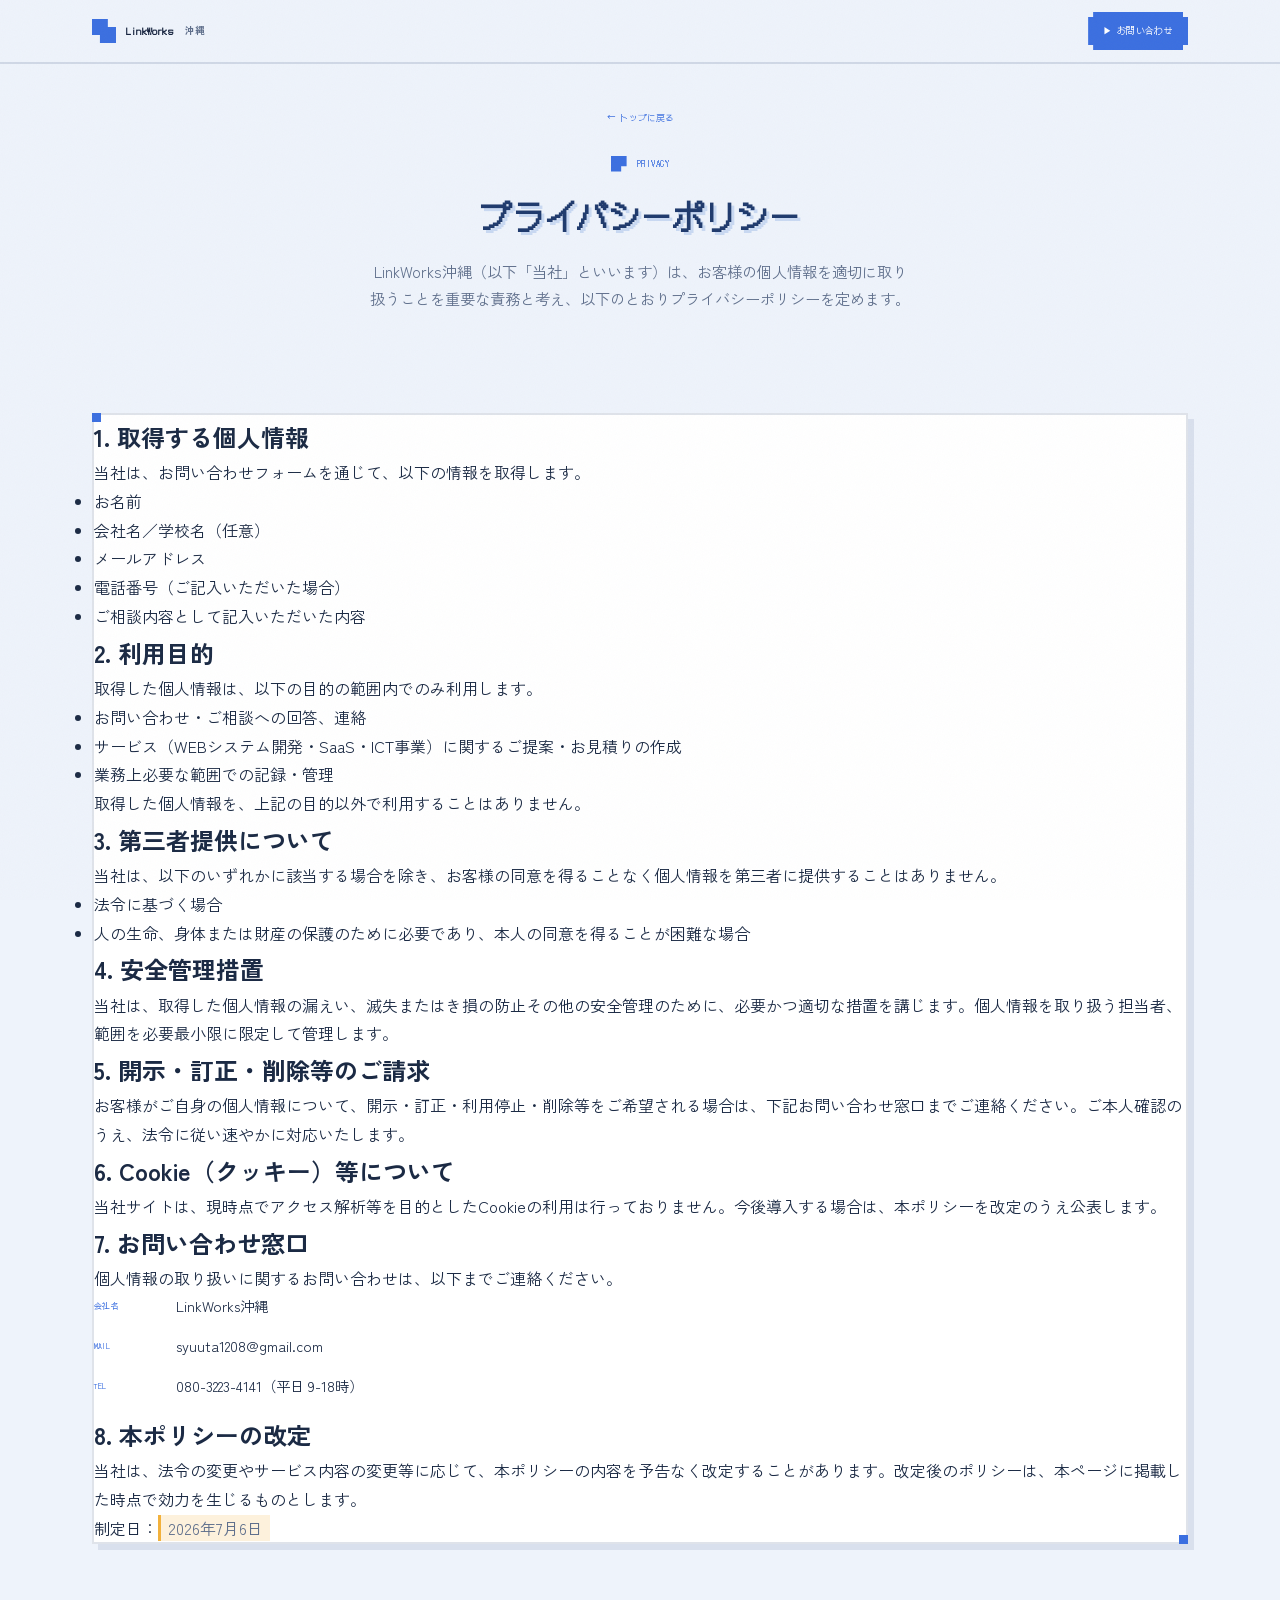
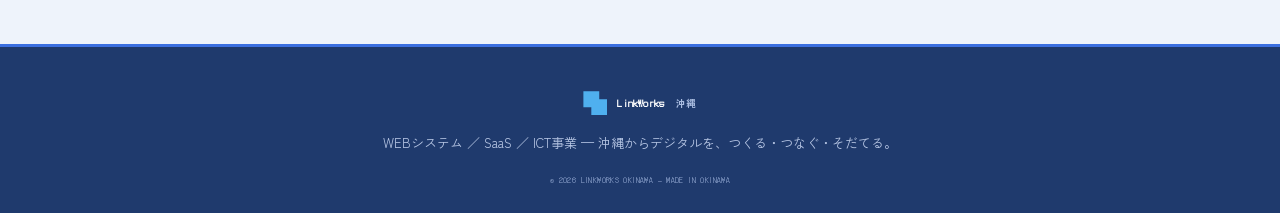
==== privacy.html @ 28bb1d0e "Update privacy.html" ====
<!DOCTYPE html>
<html lang="ja">
<head>
<meta charset="UTF-8">
<meta name="viewport" content="width=device-width, initial-scale=1.0">
<title>プライバシーポリシー ｜ LinkWorks沖縄</title>
<meta name="description" content="LinkWorks沖縄の個人情報の取り扱いについて。">
<link rel="preconnect" href="https://fonts.googleapis.com">
<link rel="preconnect" href="https://fonts.gstatic.com" crossorigin>
<link href="https://fonts.googleapis.com/css2?family=DotGothic16&family=Press+Start+2P&family=Zen+Kaku+Gothic+New:wght@400;500;700;900&display=swap" rel="stylesheet">
<link rel="stylesheet" href="style.css">
</head>
<body>

<header id="hdr" class="on">
  <div class="wrap bar">
    <a href="index.html" class="logo"><span class="sq"></span><b>LinkWorks</b><small>沖縄</small></a>
    <a href="index.html#contact" class="top-cta pixel">▶ お問い合わせ</a>
  </div>
</header>

<section class="blk pf-hero">
  <div class="wrap">
    <a href="index.html" class="pf-back">← トップに戻る</a>
    <div class="kkick" style="justify-content:center">PRIVACY</div>
    <h1>プライバシーポリシー</h1>
    <p>LinkWorks沖縄（以下「当社」といいます）は、お客様の個人情報を適切に取り扱うことを重要な責務と考え、以下のとおりプライバシーポリシーを定めます。</p>
  </div>
</section>

<section class="blk" style="padding-top:0">
  <div class="wrap">
    <div class="panel legal-panel">

      <div class="legal-item">
        <h2>1. 取得する個人情報</h2>
        <p>当社は、お問い合わせフォームを通じて、以下の情報を取得します。</p>
        <ul>
          <li>お名前</li>
          <li>会社名／学校名（任意）</li>
          <li>メールアドレス</li>
          <li>電話番号（ご記入いただいた場合）</li>
          <li>ご相談内容として記入いただいた内容</li>
        </ul>
      </div>

      <div class="legal-item">
        <h2>2. 利用目的</h2>
        <p>取得した個人情報は、以下の目的の範囲内でのみ利用します。</p>
        <ul>
          <li>お問い合わせ・ご相談への回答、連絡</li>
          <li>サービス（WEBシステム開発・SaaS・ICT事業）に関するご提案・お見積りの作成</li>
          <li>業務上必要な範囲での記録・管理</li>
        </ul>
        <p>取得した個人情報を、上記の目的以外で利用することはありません。</p>
      </div>

      <div class="legal-item">
        <h2>3. 第三者提供について</h2>
        <p>当社は、以下のいずれかに該当する場合を除き、お客様の同意を得ることなく個人情報を第三者に提供することはありません。</p>
        <ul>
          <li>法令に基づく場合</li>
          <li>人の生命、身体または財産の保護のために必要であり、本人の同意を得ることが困難な場合</li>
        </ul>
      </div>

      <div class="legal-item">
        <h2>4. 安全管理措置</h2>
        <p>当社は、取得した個人情報の漏えい、滅失またはき損の防止その他の安全管理のために、必要かつ適切な措置を講じます。個人情報を取り扱う担当者、範囲を必要最小限に限定して管理します。</p>
      </div>

      <div class="legal-item">
        <h2>5. 開示・訂正・削除等のご請求</h2>
        <p>お客様がご自身の個人情報について、開示・訂正・利用停止・削除等をご希望される場合は、下記お問い合わせ窓口までご連絡ください。ご本人確認のうえ、法令に従い速やかに対応いたします。</p>
      </div>

      <div class="legal-item">
        <h2>6. Cookie（クッキー）等について</h2>
        <p>当社サイトは、現時点でアクセス解析等を目的としたCookieの利用は行っておりません。今後導入する場合は、本ポリシーを改定のうえ公表します。</p>
      </div>

      <div class="legal-item">
        <h2>7. お問い合わせ窓口</h2>
        <p>個人情報の取り扱いに関するお問い合わせは、以下までご連絡ください。</p>
        <div class="legal-contact">
          <div class="cline"><span class="k">会社名</span><span>LinkWorks沖縄</span></div>
          <div class="cline"><span class="k">MAIL</span><span>syuuta1208@gmail.com</span></div>
          <div class="cline"><span class="k">TEL</span><span>080-3223-4141（平日 9-18時）</span></div>
        </div>
      </div>

      <div class="legal-item">
        <h2>8. 本ポリシーの改定</h2>
        <p>当社は、法令の変更やサービス内容の変更等に応じて、本ポリシーの内容を予告なく改定することがあります。改定後のポリシーは、本ページに掲載した時点で効力を生じるものとします。</p>
      </div>

      <p>制定日：<span class="ph">2026年7月6日</span></p>

    </div>
  </div>
</section>

<footer>
  <div class="wrap">
    <a href="index.html" class="logo"><span class="sq"></span><b>LinkWorks</b><small>沖縄</small></a>
    <p>WEBシステム ／ SaaS ／ ICT事業 — 沖縄からデジタルを、つくる・つなぐ・そだてる。</p>
    <div class="cr">© 2026 LINKWORKS OKINAWA — MADE IN OKINAWA</div>
  </div>
</footer>

</body>
</html>
---- style.css ----
:root{
  --bg:#eef3fb;--bg2:#e5edf8;--panel:#ffffff;
  --ink:#16233f;--navy:#1f3a6d;
  --blue:#3b6fe0;--sky:#4fb0ef;--teal:#1eb5ac;--amber:#f2b13c;--coral:#ff7d6b;--violet:#8f86e0;
  --text:#1b2a44;--soft:#5f6f8c;--line:rgba(31,58,109,.14);
  --sh:rgba(22,35,63,.22);
  --px:"DotGothic16",monospace;--en:"Press Start 2P",monospace;--jp:"Zen Kaku Gothic New",sans-serif;
  --cut:5px;
}
*{margin:0;padding:0;box-sizing:border-box;-webkit-tap-highlight-color:transparent}
html{scroll-behavior:smooth}
body{font-family:var(--jp);background:var(--bg);color:var(--text);line-height:1.8;overflow-x:hidden}
body::after{content:"";position:fixed;inset:0;pointer-events:none;z-index:9997;opacity:.03;
  background-image:url("data:image/svg+xml,%3Csvg xmlns='http://www.w3.org/2000/svg' width='140' height='140'%3E%3Cfilter id='n'%3E%3CfeTurbulence type='fractalNoise' baseFrequency='0.85' numOctaves='2'/%3E%3C/filter%3E%3Crect width='100%25' height='100%25' filter='url(%23n)'/%3E%3C/svg%3E")}
.wrap{max-width:1140px;margin:0 auto;padding:0 22px}
.en{font-family:var(--en)}.px{font-family:var(--px)}

.pixel{
  clip-path:polygon(0 var(--cut),var(--cut) var(--cut),var(--cut) 0,calc(100% - var(--cut)) 0,calc(100% - var(--cut)) var(--cut),100% var(--cut),100% calc(100% - var(--cut)),calc(100% - var(--cut)) calc(100% - var(--cut)),calc(100% - var(--cut)) 100%,var(--cut) 100%,var(--cut) calc(100% - var(--cut)),0 calc(100% - var(--cut)));
}

/* ===== TOP BAR ===== */
header{position:fixed;top:0;left:0;right:0;z-index:200;padding:12px 0;transition:.3s}
header.on{background:rgba(238,243,251,.9);backdrop-filter:blur(10px);box-shadow:0 2px 0 var(--line)}
.bar{display:flex;align-items:center;justify-content:space-between}
.logo{display:flex;align-items:center;gap:10px;font-family:var(--px);font-size:.62rem;color:var(--blue);letter-spacing:.02em;text-decoration:none}
.logo .sq{width:24px;height:24px;background:var(--blue);clip-path:polygon(0 0,66% 0,66% 33%,100% 33%,100% 100%,33% 100%,33% 66%,0 66%);flex:none}
.logo b{color:var(--ink);font-size:.62rem}
.logo small{font-family:var(--jp);color:var(--soft);font-size:.6rem;font-weight:700;margin-left:2px}
.top-cta{font-family:var(--px);font-size:.56rem;color:#fff;background:var(--blue);padding:11px 15px;cursor:pointer;text-decoration:none;
  filter:drop-shadow(3px 3px 0 var(--sh));transition:.12s;letter-spacing:.04em;border:none}
.top-cta:active{transform:translate(2px,2px);filter:drop-shadow(1px 1px 0 var(--sh))}

/* ===== STAGE ===== */
.stage{position:relative;min-height:100vh;overflow:hidden;
  background:radial-gradient(120% 85% at 50% -5%,#dbe8fb 0%,#eef3fb 55%,#f4f7fc 100%)}
.stage .grid{position:absolute;inset:0;opacity:.6;
  background-image:linear-gradient(var(--line) 1px,transparent 1px),linear-gradient(90deg,var(--line) 1px,transparent 1px);
  background-size:40px 40px;
  -webkit-mask-image:radial-gradient(120% 90% at 50% 30%,#000 25%,transparent 82%);
  mask-image:radial-gradient(120% 90% at 50% 30%,#000 25%,transparent 82%)}
.glow{position:absolute;border-radius:50%;filter:blur(80px);opacity:.4;pointer-events:none}
.glow.g1{width:460px;height:460px;background:radial-gradient(circle,var(--sky),transparent 70%);top:-150px;left:8%}
.glow.g2{width:380px;height:380px;background:radial-gradient(circle,var(--amber),transparent 70%);bottom:-120px;right:6%;opacity:.28}
.glow.g3{width:340px;height:340px;background:radial-gradient(circle,var(--teal),transparent 70%);top:40%;left:60%;opacity:.22}

.stage-inner{position:relative;z-index:5;height:100vh;display:flex;flex-direction:column;justify-content:center;align-items:center;text-align:center;padding:80px 22px 40px;pointer-events:none}
.badge{font-family:var(--px);font-size:.54rem;color:var(--blue);border:2px solid var(--blue);padding:8px 12px;letter-spacing:.06em;margin-bottom:26px;background:rgba(59,111,224,.08)}
.htitle{font-family:var(--px);font-size:clamp(1.3rem,4.6vw,2.9rem);line-height:1.5;color:var(--navy);text-shadow:4px 4px 0 #c3d6f4,7px 7px 0 rgba(31,58,109,.12)}
.htitle .g{color:var(--blue)}
.hsub{font-family:var(--jp);font-weight:700;margin-top:22px;color:var(--soft);font-size:.95rem;max-width:34em}
.hint{margin-top:20px;font-family:var(--px);font-size:.5rem;color:var(--coral);letter-spacing:.05em;animation:blink 1.4s steps(1) infinite}
@keyframes blink{50%{opacity:.4}}

/* draggable nav */
.gbtn{position:absolute;z-index:20;font-family:var(--px);font-size:.6rem;color:#fff;
  padding:15px 16px;cursor:grab;user-select:none;touch-action:none;letter-spacing:.03em;line-height:1.6;
  border:3px solid var(--ink);white-space:nowrap;transition:filter .1s,transform .1s;
  filter:drop-shadow(4px 4px 0 var(--sh));animation:wig 3s ease-in-out infinite}
.gbtn .jp{display:block;font-family:var(--jp);font-weight:900;font-size:.82rem;margin-top:6px;letter-spacing:0}
.gbtn:active{cursor:grabbing}
.gbtn.grabbed{filter:drop-shadow(8px 8px 0 var(--sh));transform:scale(1.05);animation:none;z-index:60}
@keyframes wig{0%,100%{transform:rotate(-1.2deg)}50%{transform:rotate(1.2deg)}}
.gbtn.c-blue{background:var(--blue)}
.gbtn.c-teal{background:var(--teal)}
.gbtn.c-amber{background:var(--amber);color:var(--ink)}
.gbtn.c-coral{background:var(--coral);color:var(--ink)}
.gbtn.c-violet{background:var(--violet)}
.gbtn.c-sky{background:var(--sky)}

.sprite{position:absolute;z-index:8;image-rendering:pixelated;opacity:.9;animation:bob 4s ease-in-out infinite;pointer-events:none}
@keyframes bob{0%,100%{transform:translateY(0)}50%{transform:translateY(-14px)}}

/* ===== SECTIONS ===== */
section.blk{padding:100px 0;position:relative}
.khead{margin-bottom:44px}
.kkick{font-family:var(--px);font-size:.56rem;color:var(--blue);letter-spacing:.06em;display:flex;align-items:center;gap:10px;margin-bottom:16px}
.kkick::before{content:"";width:16px;height:16px;background:var(--blue);clip-path:polygon(0 0,100% 0,100% 66%,66% 66%,66% 100%,0 100%)}
.khead h2{font-family:var(--px);font-size:clamp(1.1rem,3.2vw,1.7rem);color:var(--navy);line-height:1.6;text-shadow:3px 3px 0 #c9d9f2}
.khead p{color:var(--soft);margin-top:16px;font-size:.95rem;max-width:40em}

.panel{background:var(--panel);border:2px solid var(--line);position:relative;
  box-shadow:6px 6px 0 rgba(31,58,109,.1)}
.panel::before,.panel::after{content:"";position:absolute;width:9px;height:9px;background:var(--blue)}
.panel::before{top:-2px;left:-2px}.panel::after{bottom:-2px;right:-2px}

.profile{border-collapse:collapse;width:100%;font-size:.92rem}
.profile th,.profile td{border-bottom:1px dashed var(--line);padding:16px 18px;text-align:left;vertical-align:top}
.profile th{width:150px;color:var(--blue);font-family:var(--px);font-size:.56rem;letter-spacing:.03em;white-space:nowrap}
.profile td{color:var(--text)}
.profile tr:last-child th,.profile tr:last-child td{border-bottom:none}
.ph{color:var(--soft);font-style:normal;background:rgba(242,177,60,.18);padding:1px 7px;border-left:3px solid var(--amber)}

.pillars{display:grid;grid-template-columns:repeat(3,1fr);gap:20px}
.pill{padding:28px 24px;transition:.25s}
.pill:hover{transform:translate(-2px,-2px);box-shadow:9px 9px 0 rgba(31,58,109,.14)}
.pill .no{font-family:var(--en);font-size:.6rem;color:var(--soft)}
.pill .ic{width:62px;height:62px;margin:14px 0 16px;display:grid;place-items:center;image-rendering:pixelated}
.pill h3{font-family:var(--px);font-size:.78rem;line-height:1.6;margin-bottom:6px}
.pill .en-l{font-family:var(--en);font-size:.5rem;color:var(--blue);margin-bottom:14px}
.pill p{color:var(--soft);font-size:.9rem}
.pill.p1 h3{color:var(--blue)}.pill.p1::before,.pill.p1::after{background:var(--blue)}
.pill.p2 h3{color:#c98b12}.pill.p2::before,.pill.p2::after{background:var(--amber)}
.pill.p3 h3{color:var(--coral)}.pill.p3::before,.pill.p3::after{background:var(--coral)}

.saas-note{margin-top:22px;padding:22px 24px;background:linear-gradient(135deg,rgba(242,177,60,.14),transparent);border-left:4px solid var(--amber)}
.saas-note b{color:#c98b12;font-family:var(--px);font-size:.6rem;display:block;margin-bottom:8px}
.saas-note p{color:var(--text);font-size:.92rem}
.saas-note .eg{color:var(--soft);font-size:.85rem;margin-top:8px}

.ict-grid{display:grid;grid-template-columns:repeat(4,1fr);gap:16px;margin-top:26px}
.ict{padding:22px 18px;text-align:center;transition:.25s}
.ict:hover{transform:translateY(-4px);box-shadow:6px 6px 0 rgba(31,58,109,.12)}
.ict .em{font-size:1.7rem;display:block;margin-bottom:10px}
.ict h4{font-family:var(--px);font-size:.58rem;color:var(--teal);line-height:1.7;margin-bottom:8px}
.ict p{font-size:.82rem;color:var(--soft)}
.ict::before,.ict::after{background:var(--teal)}

/* ===== 実績・FAQへの導線カード（横並び） ===== */
.cta-grid{display:grid;grid-template-columns:1fr 1fr;gap:20px;margin-top:26px}
.portfolio-cta{
  display:flex;align-items:center;justify-content:space-between;gap:16px;
  padding:26px 24px;text-decoration:none;color:inherit;
  transition:.25s;cursor:pointer;
}
.portfolio-cta:hover{transform:translate(-2px,-2px);box-shadow:9px 9px 0 rgba(31,58,109,.16)}
.portfolio-cta .pc-kick{font-family:var(--px);font-size:.5rem;color:var(--blue);letter-spacing:.08em;margin-bottom:8px}
.portfolio-cta h3{font-family:var(--px);font-size:.74rem;color:var(--navy);margin-bottom:8px;line-height:1.6}
.portfolio-cta p{color:var(--soft);font-size:.86rem}
.portfolio-cta .pc-arrow{font-family:var(--en);font-size:1.3rem;color:var(--blue);flex:none;transition:.25s}
.portfolio-cta:hover .pc-arrow{transform:translateX(6px)}
@media(max-width:760px){
  .cta-grid{grid-template-columns:1fr}
}
@media(max-width:640px){
  .portfolio-cta{flex-direction:column;align-items:flex-start;gap:14px}
}

/* ===== 実績ページ（portfolio.html） ===== */
.pf-hero{padding:130px 0 50px;text-align:center}
.pf-hero .kkick{justify-content:center}
.pf-hero h1{font-family:var(--px);font-size:clamp(1.2rem,3.6vw,2rem);color:var(--navy);line-height:1.7;text-shadow:3px 3px 0 #c9d9f2}
.pf-hero p{color:var(--soft);margin-top:16px;max-width:36em;margin-left:auto;margin-right:auto;font-size:.95rem}

.pf-back{display:inline-flex;align-items:center;gap:8px;font-family:var(--px);font-size:.54rem;color:var(--blue);text-decoration:none;margin-bottom:30px}
.pf-back:hover{text-decoration:underline}

.pf-grid{display:grid;grid-template-columns:repeat(3,1fr);gap:22px}
.pf-card{cursor:pointer;overflow:hidden;transition:.25s}
.pf-card:hover{transform:translate(-2px,-2px);box-shadow:9px 9px 0 rgba(31,58,109,.16)}
.pf-thumb{
  aspect-ratio:4/3;display:flex;flex-direction:column;align-items:center;justify-content:center;gap:10px;
  background:repeating-linear-gradient(135deg,#eef3fb,#eef3fb 10px,#e2eaf7 10px,#e2eaf7 20px);
  border-bottom:2px dashed var(--line);color:var(--soft);
}
.pf-thumb svg{width:34px;height:34px;stroke:var(--blue);fill:none;stroke-width:1.6;opacity:.6}
.pf-thumb span{font-family:var(--px);font-size:.5rem;letter-spacing:.04em}
.pf-body{padding:18px 20px}
.pf-cat{display:inline-block;font-family:var(--px);font-size:.46rem;color:var(--blue);border:1.5px solid var(--blue);padding:4px 8px;letter-spacing:.03em;margin-bottom:10px}
.pf-body h4{font-size:.98rem;font-weight:700;color:var(--text);margin-bottom:6px}
.pf-body p{font-size:.82rem;color:var(--soft)}

/* ライトボックス（実績ページ） */
.pf-overlay{position:fixed;inset:0;background:rgba(22,35,63,.7);backdrop-filter:blur(4px);z-index:300;display:none;place-items:center;padding:26px}
.pf-overlay.show{display:grid}
.pf-overlay .pf-modal{background:#fff;max-width:560px;width:100%;padding:0;position:relative;box-shadow:10px 10px 0 rgba(0,0,0,.3)}
.pf-overlay .pf-modal-thumb{aspect-ratio:4/3;display:flex;flex-direction:column;align-items:center;justify-content:center;gap:12px;
  background:repeating-linear-gradient(135deg,#eef3fb,#eef3fb 10px,#e2eaf7 10px,#e2eaf7 20px);color:var(--soft)}
.pf-overlay .pf-modal-thumb svg{width:48px;height:48px;stroke:var(--blue);fill:none;stroke-width:1.4;opacity:.6}
.pf-overlay .pf-modal-thumb span{font-family:var(--px);font-size:.56rem}
.pf-overlay .pf-modal-body{padding:20px 24px}
.pf-overlay .pf-modal-body h4{font-size:1.05rem;margin-bottom:8px}
.pf-overlay .pf-modal-body p{color:var(--soft);font-size:.88rem}
.pf-overlay .pf-close{position:absolute;top:10px;right:10px;width:34px;height:34px;background:var(--ink);color:#fff;border:none;cursor:pointer;font-family:var(--px);font-size:.6rem}

@media(max-width:900px){
  .pf-grid{grid-template-columns:1fr 1fr}
}

/* ===== FAQページ（faq.html）：比較カード ===== */
.cmp-grid{display:grid;grid-template-columns:repeat(2,1fr);gap:20px}
.cmp-card{padding:26px 24px;position:relative}
.cmp-card.reco{border-color:var(--blue)}
.cmp-badge{position:absolute;top:-11px;left:20px;background:var(--blue);color:#fff;font-family:var(--px);font-size:.46rem;padding:5px 10px;letter-spacing:.03em}
.cmp-head{display:flex;align-items:center;gap:9px;font-family:var(--px);font-size:.68rem;color:var(--navy);margin-bottom:16px;line-height:1.6}
.cmp-ic{font-style:normal;font-size:1.15rem}
.cmp-row{display:flex;justify-content:space-between;gap:12px;font-size:.84rem;padding:10px 0;border-top:1px dashed var(--line)}
.cmp-row:first-of-type{border-top:none}
.cmp-row span{color:var(--soft);flex:none;min-width:9em}
.cmp-row b{color:var(--text);font-weight:700;text-align:right}
.cmp-card.reco .cmp-row b{color:var(--blue)}
@media(max-width:760px){
  .cmp-grid{grid-template-columns:1fr}
  .cmp-row span{min-width:auto}
}

/* ===== FAQページ（faq.html）：アコーディオン ===== */
.faq-list{display:flex;flex-direction:column;gap:10px}
.faq-item{background:var(--panel);border:2px solid var(--line);position:relative}
.faq-item::before,.faq-item::after{content:"";position:absolute;width:9px;height:9px;background:var(--blue)}
.faq-item::before{top:-2px;left:-2px}.faq-item::after{bottom:-2px;right:-2px}
.faq-item summary{list-style:none;cursor:pointer;display:flex;align-items:center;justify-content:space-between;gap:16px;padding:18px 20px;font-size:.92rem;font-weight:700}
.faq-item summary::-webkit-details-marker{display:none}
.faq-item .faq-chev{font-style:normal;color:var(--blue);transition:.25s;flex:none}
.faq-item[open] .faq-chev{transform:rotate(180deg)}
.faq-item p{padding:0 20px 20px 20px;color:var(--soft);font-size:.86rem;margin:0}

.contact{background:radial-gradient(120% 85% at 50% 0%,#dbe8fb,#eef3fb 60%)}
.cbox{display:grid;grid-template-columns:.85fr 1.15fr;gap:40px;align-items:start}
.cinfo p{color:var(--soft);margin-bottom:20px;font-size:.92rem}
.cline{display:flex;gap:12px;align-items:center;margin-bottom:14px;font-size:.9rem}
.cline .k{font-family:var(--px);font-size:.5rem;color:var(--blue);width:70px;flex:none}
form.g{padding:28px}
.fld{margin-bottom:16px}
.fld label{display:block;font-family:var(--px);font-size:.52rem;color:var(--blue);margin-bottom:8px;letter-spacing:.03em}
.fld input,.fld select,.fld textarea{width:100%;font-family:var(--jp);font-size:.95rem;color:var(--text);
  background:#f6f9fe;border:2px solid var(--line);padding:12px 13px;transition:.2s}
.fld textarea{min-height:92px;resize:vertical}
.fld input:focus,.fld select:focus,.fld textarea:focus{outline:none;border-color:var(--blue);background:#fff;box-shadow:0 0 0 3px rgba(59,111,224,.14)}
.fld select{appearance:none;cursor:pointer}
.fld.err input,.fld.err select{border-color:var(--coral)}
.emsg{display:none;color:#e5533f;font-size:.72rem;margin-top:5px}
.fld.err .emsg{display:block}
.grow2{display:grid;grid-template-columns:1fr 1fr;gap:14px}
.submit{width:100%;font-family:var(--px);font-size:.66rem;color:#fff;background:var(--blue);border:3px solid var(--ink);
  padding:16px;cursor:pointer;letter-spacing:.04em;filter:drop-shadow(4px 4px 0 var(--sh));transition:.12s;margin-top:6px}
.submit:active{transform:translate(2px,2px);filter:drop-shadow(2px 2px 0 var(--sh))}
.done{display:none;text-align:center;padding:36px 20px}
.done.show{display:block}
.done .big{font-family:var(--px);font-size:1rem;color:var(--blue);text-shadow:3px 3px 0 #c9d9f2;margin-bottom:14px}
.done p{color:var(--soft);font-size:.9rem}
.done .em{font-size:2.4rem;display:block;margin-bottom:14px}

footer{background:var(--navy);border-top:3px solid var(--blue);padding:44px 0 26px;text-align:center;color:#c9d6ee}
footer .logo{justify-content:center;margin-bottom:16px}
footer .logo b,footer .logo{color:#fff}
footer .logo .sq{background:var(--sky)}
footer .logo small{color:#a9bce0}
footer p{color:#b7c6e4;font-size:.82rem}
footer .cr{font-family:var(--px);font-size:.48rem;color:#8ea3cd;margin-top:18px;letter-spacing:.05em}

[data-rv]{opacity:0;transform:translateY(24px);transition:.8s cubic-bezier(.16,.8,.3,1)}
[data-rv].in{opacity:1;transform:none}

@media(max-width:900px){
  .pillars{grid-template-columns:1fr}
  .ict-grid{grid-template-columns:1fr 1fr}
  .cbox{grid-template-columns:1fr;gap:28px}
}
@media(max-width:560px){
  .grow2{grid-template-columns:1fr}
  .gbtn{font-size:.52rem;padding:12px 12px}
  .gbtn .jp{font-size:.74rem}
  .profile th{width:110px;font-size:.5rem}
  section.blk{padding:72px 0}
  .pf-grid{grid-template-columns:1fr}
  .pf-hero{padding:100px 0 40px}
}
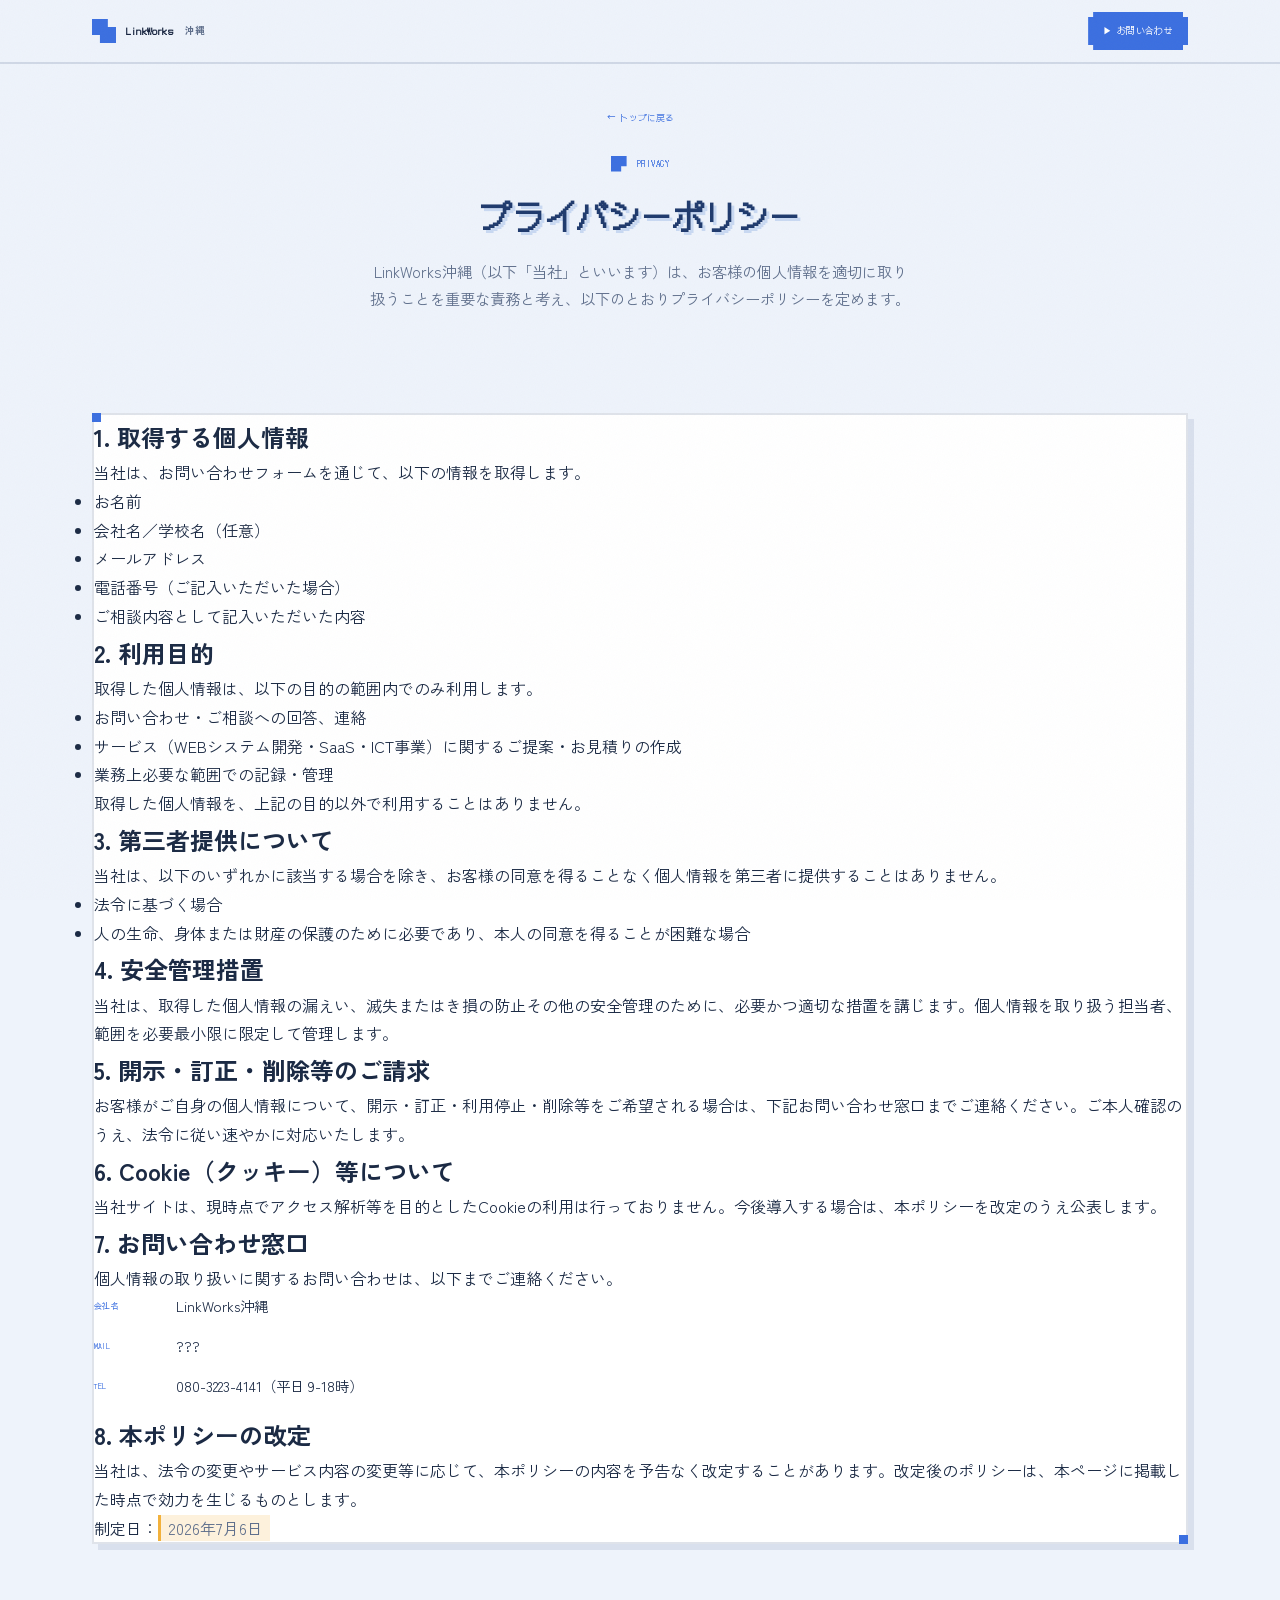
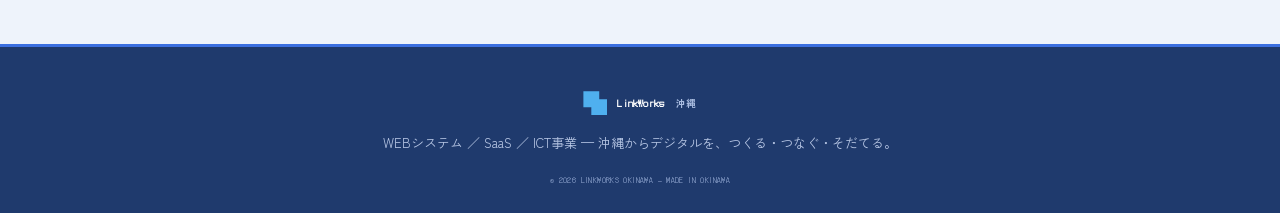
==== commit 06ce5b6a: "Redact email address in privacy.html" ====
--- a/privacy.html
+++ b/privacy.html
@@ -84,7 +84,7 @@
         <p>個人情報の取り扱いに関するお問い合わせは、以下までご連絡ください。</p>
         <div class="legal-contact">
           <div class="cline"><span class="k">会社名</span><span>LinkWorks沖縄</span></div>
-          <div class="cline"><span class="k">MAIL</span><span>syuuta1208@gmail.com</span></div>
+          <div class="cline"><span class="k">MAIL</span><span>???</span></div>
           <div class="cline"><span class="k">TEL</span><span>080-3223-4141（平日 9-18時）</span></div>
         </div>
       </div>
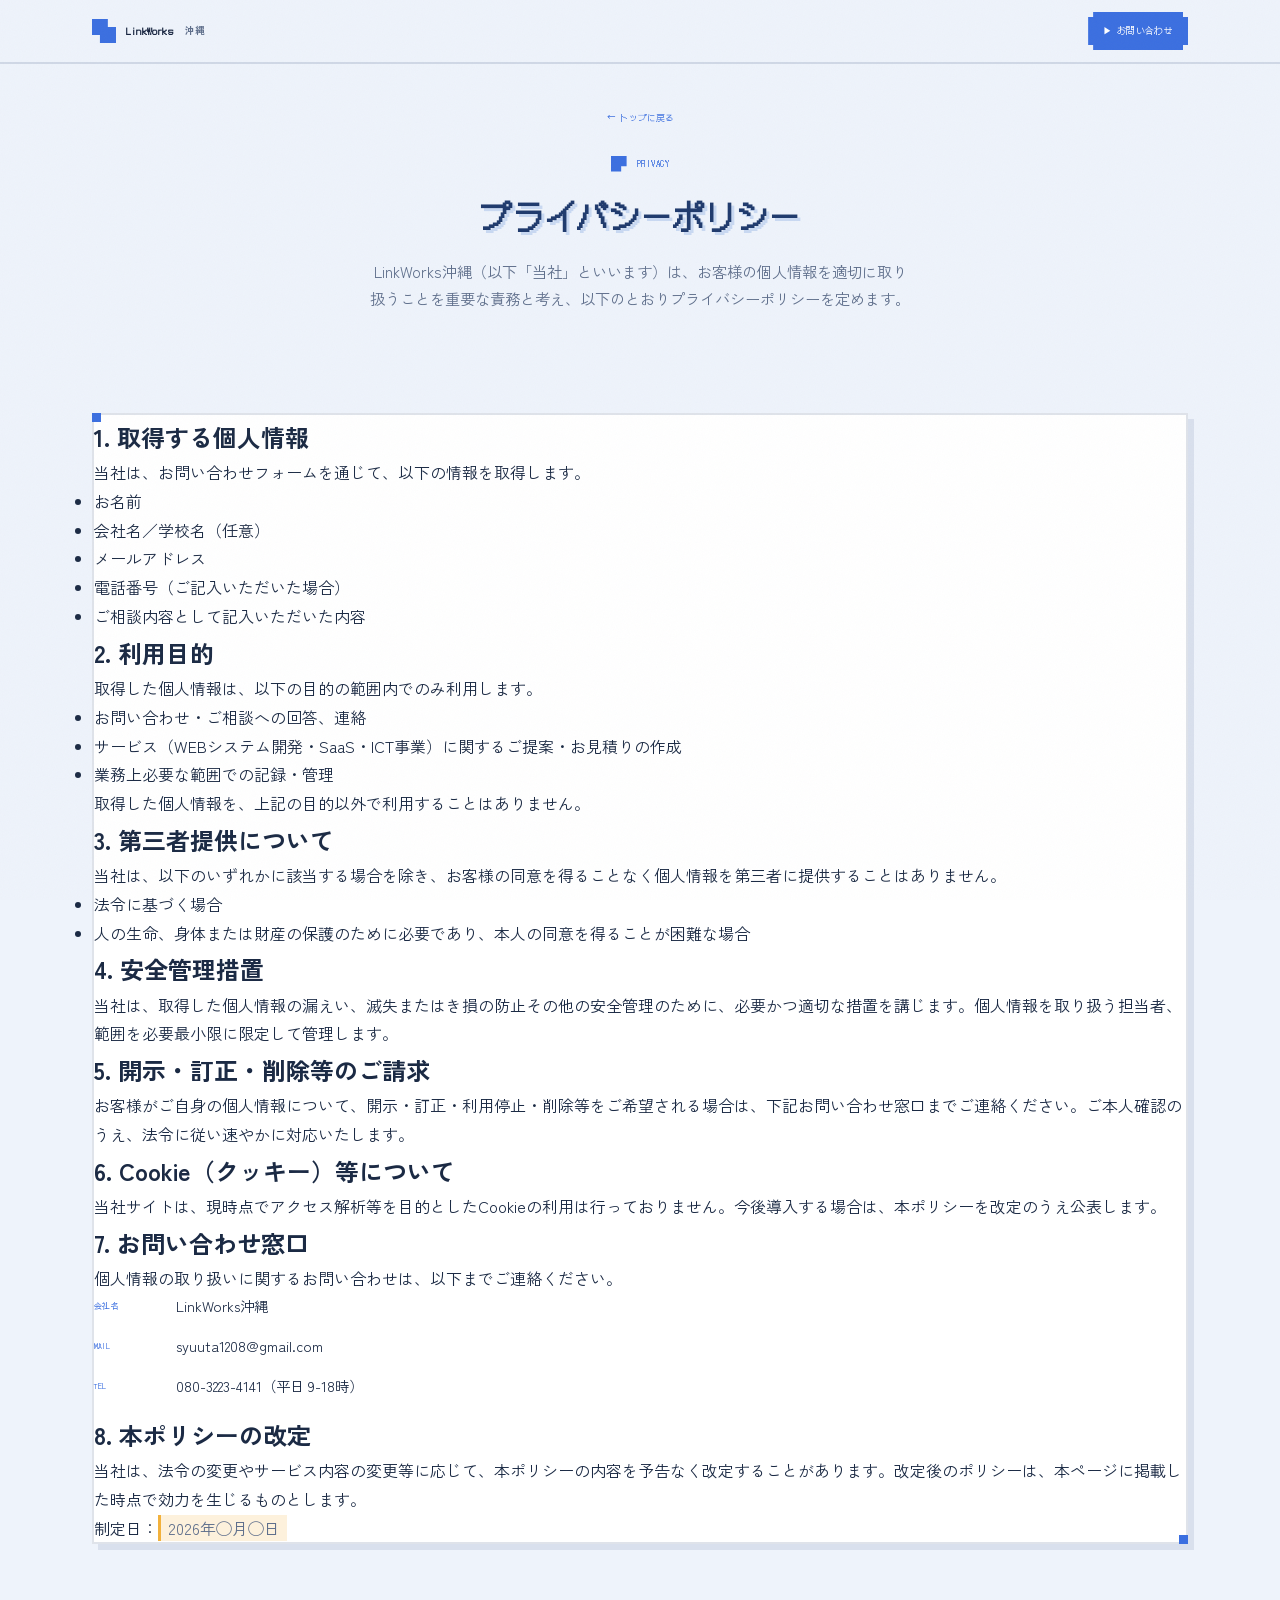
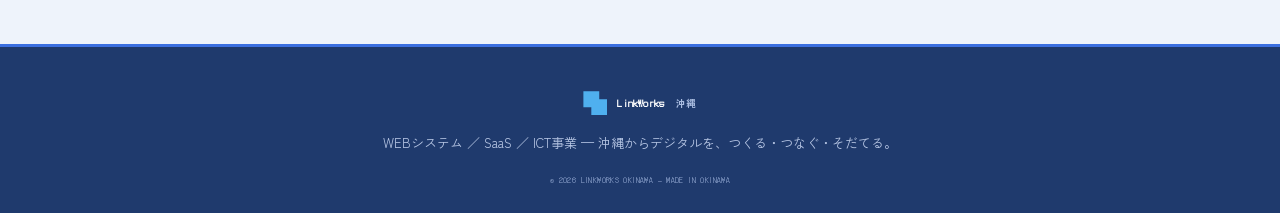
==== commit e26c584d: "Add files via upload" ====
--- a/privacy.html
+++ b/privacy.html
@@ -84,7 +84,7 @@
         <p>個人情報の取り扱いに関するお問い合わせは、以下までご連絡ください。</p>
         <div class="legal-contact">
           <div class="cline"><span class="k">会社名</span><span>LinkWorks沖縄</span></div>
-          <div class="cline"><span class="k">MAIL</span><span>???</span></div>
+          <div class="cline"><span class="k">MAIL</span><span>syuuta1208@gmail.com</span></div>
           <div class="cline"><span class="k">TEL</span><span>080-3223-4141（平日 9-18時）</span></div>
         </div>
       </div>
@@ -94,7 +94,7 @@
         <p>当社は、法令の変更やサービス内容の変更等に応じて、本ポリシーの内容を予告なく改定することがあります。改定後のポリシーは、本ページに掲載した時点で効力を生じるものとします。</p>
       </div>
 
-      <p>制定日：<span class="ph">2026年7月6日</span></p>
+      <p class="legal-date">制定日：<span class="ph">2026年◯月◯日</span></p>
 
     </div>
   </div>
